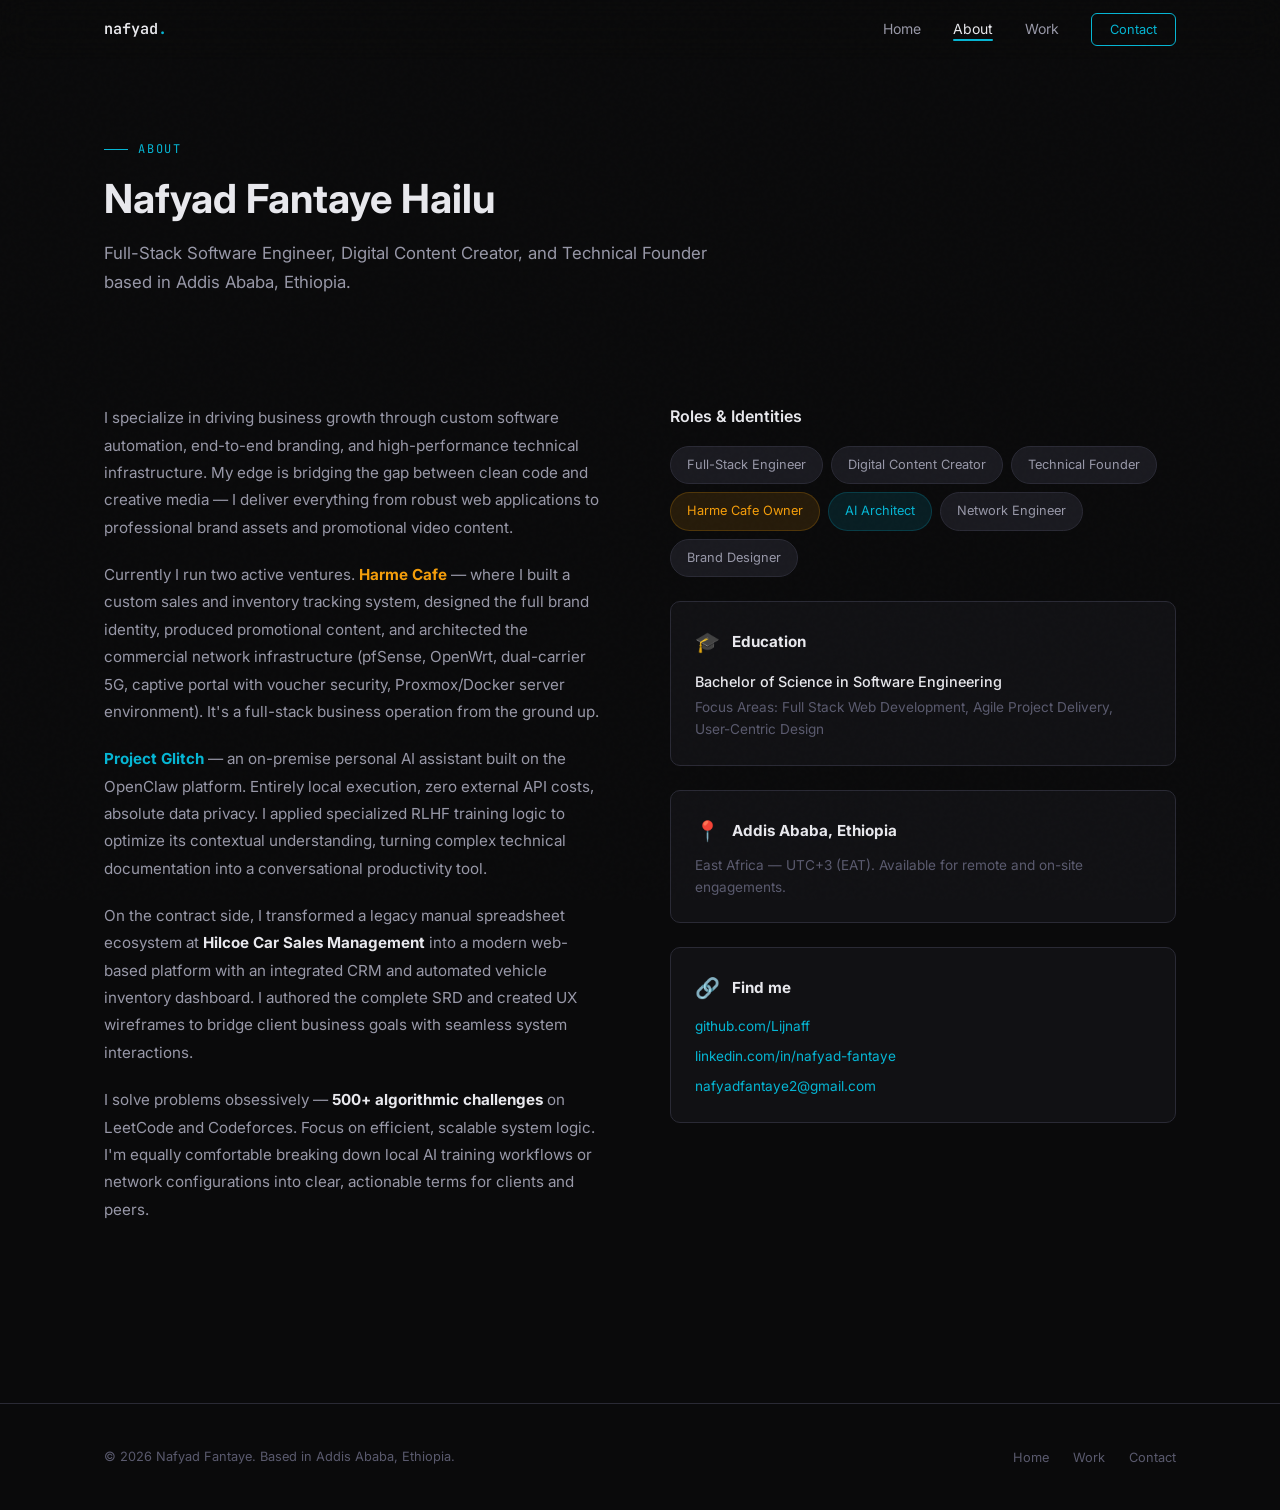
==== about.html @ 18111fd9 "Initial commit — personal portfolio site" ====
<!DOCTYPE html>
<html lang="en">
<head>
  <meta charset="UTF-8">
  <meta name="viewport" content="width=device-width, initial-scale=1.0">
  <title>About — Nafyad Fantaye</title>
  <meta name="description" content="About Nafyad Fantaye Hailu — Full-Stack Software Engineer, Digital Content Creator, and Technical Founder.">
  <link rel="stylesheet" href="css/style.css">
</head>
<body class="noise">

  <nav class="nav" id="nav">
    <div class="nav-inner">
      <a href="index.html" class="nav-logo">nafyad<span>.</span></a>
      <ul class="nav-links">
        <li><a href="index.html">Home</a></li>
        <li><a href="about.html" class="active">About</a></li>
        <li><a href="work.html">Work</a></li>
        <li><a href="contact.html" class="nav-cta">Contact</a></li>
      </ul>
    </div>
  </nav>

  <!-- Header -->
  <section class="section" style="padding-top: 140px; padding-bottom: 60px;">
    <div class="container">
      <div class="fade-in">
        <div class="section-label">About</div>
        <h1 class="section-title">Nafyad Fantaye Hailu</h1>
        <p class="section-subtitle" style="max-width: 640px;">Full-Stack Software Engineer, Digital Content Creator, and Technical Founder based in Addis Ababa, Ethiopia.</p>
      </div>
    </div>
  </section>

  <!-- About Content -->
  <section class="section" style="padding-top: 0;">
    <div class="container">
      <div class="about-grid">
        <div class="about-text">
          <div class="fade-in">
            <p>
              I specialize in driving business growth through custom software automation, end-to-end branding, and high-performance technical infrastructure. My edge is bridging the gap between clean code and creative media — I deliver everything from robust web applications to professional brand assets and promotional video content.
            </p>
            <p>
              Currently I run two active ventures. <strong style="color: var(--accent-amber);">Harme Cafe</strong> — where I built a custom sales and inventory tracking system, designed the full brand identity, produced promotional content, and architected the commercial network infrastructure (pfSense, OpenWrt, dual-carrier 5G, captive portal with voucher security, Proxmox/Docker server environment). It's a full-stack business operation from the ground up.
            </p>
            <p>
              <strong style="color: var(--accent-cyan);">Project Glitch</strong> — an on-premise personal AI assistant built on the OpenClaw platform. Entirely local execution, zero external API costs, absolute data privacy. I applied specialized RLHF training logic to optimize its contextual understanding, turning complex technical documentation into a conversational productivity tool.
            </p>
            <p>
              On the contract side, I transformed a legacy manual spreadsheet ecosystem at <strong style="color: var(--text-primary);">Hilcoe Car Sales Management</strong> into a modern web-based platform with an integrated CRM and automated vehicle inventory dashboard. I authored the complete SRD and created UX wireframes to bridge client business goals with seamless system interactions.
            </p>
            <p>
              I solve problems obsessively — <strong style="color: var(--text-primary);">500+ algorithmic challenges</strong> on LeetCode and Codeforces. Focus on efficient, scalable system logic. I'm equally comfortable breaking down local AI training workflows or network configurations into clear, actionable terms for clients and peers.
            </p>
          </div>
        </div>

        <div>
          <!-- Roles -->
          <div class="fade-in" style="margin-bottom: 24px;">
            <h3 style="font-size: 1rem; font-weight: 600; margin-bottom: 16px;">Roles &amp; Identities</h3>
            <div style="display: flex; flex-wrap: wrap; gap: 8px;">
              <span style="padding: 8px 16px; background: var(--bg-tertiary); border: 1px solid var(--border); border-radius: 100px; font-size: 0.8rem; color: var(--text-secondary);">Full-Stack Engineer</span>
              <span style="padding: 8px 16px; background: var(--bg-tertiary); border: 1px solid var(--border); border-radius: 100px; font-size: 0.8rem; color: var(--text-secondary);">Digital Content Creator</span>
              <span style="padding: 8px 16px; background: var(--bg-tertiary); border: 1px solid var(--border); border-radius: 100px; font-size: 0.8rem; color: var(--text-secondary);">Technical Founder</span>
              <span style="padding: 8px 16px; background: var(--accent-amber-dim); border: 1px solid rgba(245,158,11,0.2); border-radius: 100px; font-size: 0.8rem; color: var(--accent-amber);">Harme Cafe Owner</span>
              <span style="padding: 8px 16px; background: var(--accent-cyan-dim); border: 1px solid rgba(6,182,212,0.2); border-radius: 100px; font-size: 0.8rem; color: var(--accent-cyan);">AI Architect</span>
              <span style="padding: 8px 16px; background: var(--bg-tertiary); border: 1px solid var(--border); border-radius: 100px; font-size: 0.8rem; color: var(--text-secondary);">Network Engineer</span>
              <span style="padding: 8px 16px; background: var(--bg-tertiary); border: 1px solid var(--border); border-radius: 100px; font-size: 0.8rem; color: var(--text-secondary);">Brand Designer</span>
            </div>
          </div>

          <!-- Education -->
          <div class="fade-in" style="padding: 24px; background: var(--bg-secondary); border: 1px solid var(--border); border-radius: var(--radius); margin-bottom: 24px;">
            <div style="display: flex; align-items: center; gap: 12px; margin-bottom: 12px;">
              <span style="font-size: 1.25rem;">🎓</span>
              <strong style="font-size: 0.95rem;">Education</strong>
            </div>
            <p style="font-size: 0.9rem; color: var(--text-primary); font-weight: 500; margin-bottom: 4px;">Bachelor of Science in Software Engineering</p>
            <p style="font-size: 0.85rem; color: var(--text-muted);">Focus Areas: Full Stack Web Development, Agile Project Delivery, User-Centric Design</p>
          </div>

          <!-- Location -->
          <div class="fade-in" style="padding: 24px; background: var(--bg-secondary); border: 1px solid var(--border); border-radius: var(--radius); margin-bottom: 24px;">
            <div style="display: flex; align-items: center; gap: 12px; margin-bottom: 8px;">
              <span style="font-size: 1.25rem;">📍</span>
              <strong style="font-size: 0.95rem;">Addis Ababa, Ethiopia</strong>
            </div>
            <p style="font-size: 0.85rem; color: var(--text-muted);">
              East Africa — UTC+3 (EAT). Available for remote and on-site engagements.
            </p>
          </div>

          <!-- Links -->
          <div class="fade-in" style="padding: 24px; background: var(--bg-secondary); border: 1px solid var(--border); border-radius: var(--radius);">
            <div style="display: flex; align-items: center; gap: 12px; margin-bottom: 12px;">
              <span style="font-size: 1.25rem;">🔗</span>
              <strong style="font-size: 0.95rem;">Find me</strong>
            </div>
            <div style="display: flex; flex-direction: column; gap: 8px;">
              <a href="https://github.com/Lijnaff" target="_blank" rel="noopener" style="font-size: 0.85rem; color: var(--accent-cyan);">github.com/Lijnaff</a>
              <a href="https://linkedin.com/in/nafyad-fantaye-97213a2a6" target="_blank" rel="noopener" style="font-size: 0.85rem; color: var(--accent-cyan);">linkedin.com/in/nafyad-fantaye</a>
              <a href="mailto:nafyadfantaye2@gmail.com" style="font-size: 0.85rem; color: var(--accent-cyan);">nafyadfantaye2@gmail.com</a>
            </div>
          </div>
        </div>
      </div>
    </div>
  </section>

  <footer class="footer">
    <div class="footer-inner">
      <p>&copy; 2026 Nafyad Fantaye. Based in Addis Ababa, Ethiopia.</p>
      <ul class="footer-links">
        <li><a href="index.html">Home</a></li>
        <li><a href="work.html">Work</a></li>
        <li><a href="contact.html">Contact</a></li>
      </ul>
    </div>
  </footer>

  <script src="js/main.js"></script>
</body>
</html>
---- css/style.css ----
/* ============================================
   naff.site — Shared Styles
   Hybrid dark + color accent design system
   ============================================ */

@import url('https://fonts.googleapis.com/css2?family=Inter:wght@300;400;500;600;700;800&family=JetBrains+Mono:wght@400;500;600&display=swap');

:root {
  --bg-primary: #0a0a0b;
  --bg-secondary: #111114;
  --bg-tertiary: #1a1a20;
  --border: #2a2a35;
  --border-hover: #3a3a4a;

  --text-primary: #e8e8ed;
  --text-secondary: #9898a8;
  --text-muted: #5a5a6e;

  --accent-cyan: #06b6d4;
  --accent-cyan-dim: rgba(6, 182, 212, 0.12);
  --accent-amber: #f59e0b;
  --accent-amber-dim: rgba(245, 158, 11, 0.12);
  --accent-green: #10b981;
  --accent-violet: #8b5cf6;

  --font-sans: 'Inter', -apple-system, BlinkMacSystemFont, sans-serif;
  --font-mono: 'JetBrains Mono', 'Fira Code', monospace;

  --radius-sm: 6px;
  --radius: 10px;
  --radius-lg: 16px;

  --max-width: 1120px;
}

*, *::before, *::after {
  margin: 0;
  padding: 0;
  box-sizing: border-box;
}

html {
  scroll-behavior: smooth;
  -webkit-font-smoothing: antialiased;
  -moz-osx-font-smoothing: grayscale;
}

body {
  font-family: var(--font-sans);
  background: var(--bg-primary);
  color: var(--text-primary);
  line-height: 1.6;
  overflow-x: hidden;
}

a {
  color: inherit;
  text-decoration: none;
}

img {
  max-width: 100%;
  display: block;
}

::selection {
  background: var(--accent-cyan-dim);
  color: var(--accent-cyan);
}

::-webkit-scrollbar {
  width: 6px;
}
::-webkit-scrollbar-track {
  background: var(--bg-primary);
}
::-webkit-scrollbar-thumb {
  background: var(--border);
  border-radius: 3px;
}
::-webkit-scrollbar-thumb:hover {
  background: var(--border-hover);
}

/* ---------- Layout ---------- */
.container {
  width: 100%;
  max-width: var(--max-width);
  margin: 0 auto;
  padding: 0 24px;
}

.section {
  padding: 100px 0;
}

.section-label {
  font-family: var(--font-mono);
  font-size: 0.75rem;
  text-transform: uppercase;
  letter-spacing: 0.15em;
  color: var(--accent-cyan);
  margin-bottom: 16px;
  display: flex;
  align-items: center;
  gap: 10px;
}

.section-label::before {
  content: '';
  width: 24px;
  height: 1px;
  background: var(--accent-cyan);
}

.section-title {
  font-size: clamp(1.75rem, 3.5vw, 2.5rem);
  font-weight: 700;
  line-height: 1.2;
  margin-bottom: 16px;
}

.section-subtitle {
  font-size: 1.05rem;
  color: var(--text-secondary);
  max-width: 560px;
  line-height: 1.7;
}

/* ---------- Navigation ---------- */
.nav {
  position: fixed;
  top: 0;
  left: 0;
  right: 0;
  z-index: 100;
  padding: 16px 0;
  background: rgba(10, 10, 11, 0.8);
  backdrop-filter: blur(16px);
  -webkit-backdrop-filter: blur(16px);
  border-bottom: 1px solid transparent;
  transition: border-color 0.3s;
}

.nav.scrolled {
  border-bottom-color: var(--border);
}

.nav-inner {
  display: flex;
  align-items: center;
  justify-content: space-between;
  max-width: var(--max-width);
  margin: 0 auto;
  padding: 0 24px;
}

.nav-logo {
  font-family: var(--font-mono);
  font-weight: 600;
  font-size: 0.95rem;
  color: var(--text-primary);
}

.nav-logo span {
  color: var(--accent-cyan);
}

.nav-links {
  display: flex;
  align-items: center;
  gap: 32px;
  list-style: none;
}

.nav-links a {
  font-size: 0.875rem;
  color: var(--text-secondary);
  transition: color 0.2s;
  position: relative;
}

.nav-links a:hover,
.nav-links a.active {
  color: var(--text-primary);
}

.nav-links a.active::after {
  content: '';
  position: absolute;
  bottom: -4px;
  left: 0;
  right: 0;
  height: 2px;
  background: var(--accent-cyan);
  border-radius: 1px;
}

.nav-cta {
  font-size: 0.8rem !important;
  padding: 8px 18px;
  border: 1px solid var(--accent-cyan);
  border-radius: var(--radius-sm);
  color: var(--accent-cyan) !important;
  transition: background 0.2s, color 0.2s !important;
}

.nav-cta:hover {
  background: var(--accent-cyan-dim);
}

/* ---------- Hero ---------- */
.hero {
  min-height: 100vh;
  display: flex;
  align-items: center;
  position: relative;
  padding-top: 80px;
}

.hero-bg {
  position: absolute;
  inset: 0;
  overflow: hidden;
  pointer-events: none;
}

.hero-bg::before {
  content: '';
  position: absolute;
  top: -50%;
  right: -20%;
  width: 700px;
  height: 700px;
  background: radial-gradient(circle, rgba(6,182,212,0.06) 0%, transparent 70%);
  border-radius: 50%;
}

.hero-bg::after {
  content: '';
  position: absolute;
  bottom: -30%;
  left: -10%;
  width: 500px;
  height: 500px;
  background: radial-gradient(circle, rgba(245,158,11,0.04) 0%, transparent 70%);
  border-radius: 50%;
}

.hero-content {
  position: relative;
  z-index: 1;
}

.hero-badge {
  display: inline-flex;
  align-items: center;
  gap: 8px;
  padding: 6px 14px;
  background: var(--bg-tertiary);
  border: 1px solid var(--border);
  border-radius: 100px;
  font-size: 0.8rem;
  color: var(--text-secondary);
  margin-bottom: 32px;
}

.hero-badge .dot {
  width: 6px;
  height: 6px;
  background: var(--accent-green);
  border-radius: 50%;
  animation: pulse 2s ease-in-out infinite;
}

@keyframes pulse {
  0%, 100% { opacity: 1; }
  50% { opacity: 0.4; }
}

.hero h1 {
  font-size: clamp(2.5rem, 6vw, 4.5rem);
  font-weight: 800;
  line-height: 1.05;
  letter-spacing: -0.03em;
  margin-bottom: 24px;
}

.hero h1 .line {
  display: block;
}

.hero h1 .accent {
  background: linear-gradient(135deg, var(--accent-cyan), var(--accent-violet));
  -webkit-background-clip: text;
  -webkit-text-fill-color: transparent;
  background-clip: text;
}

.hero-desc {
  font-size: 1.1rem;
  color: var(--text-secondary);
  max-width: 520px;
  line-height: 1.8;
  margin-bottom: 40px;
}

.hero-actions {
  display: flex;
  gap: 16px;
  flex-wrap: wrap;
}

.btn {
  display: inline-flex;
  align-items: center;
  gap: 8px;
  padding: 14px 28px;
  font-size: 0.9rem;
  font-weight: 500;
  border-radius: var(--radius-sm);
  cursor: pointer;
  transition: all 0.2s;
  border: none;
  font-family: var(--font-sans);
}

.btn-primary {
  background: var(--accent-cyan);
  color: var(--bg-primary);
}

.btn-primary:hover {
  background: #0891b2;
  transform: translateY(-1px);
}

.btn-outline {
  background: transparent;
  color: var(--text-primary);
  border: 1px solid var(--border);
}

.btn-outline:hover {
  border-color: var(--text-muted);
  background: var(--bg-tertiary);
}

/* ---------- Tech Stack Grid ---------- */
.tech-grid {
  display: grid;
  grid-template-columns: repeat(auto-fill, minmax(140px, 1fr));
  gap: 12px;
  margin-top: 48px;
}

.tech-item {
  display: flex;
  align-items: center;
  gap: 12px;
  padding: 14px 16px;
  background: var(--bg-secondary);
  border: 1px solid var(--border);
  border-radius: var(--radius);
  transition: border-color 0.2s, transform 0.2s;
}

.tech-item:hover {
  border-color: var(--border-hover);
  transform: translateY(-2px);
}

.tech-icon {
  font-size: 1.25rem;
  width: 32px;
  height: 32px;
  display: flex;
  align-items: center;
  justify-content: center;
  border-radius: var(--radius-sm);
  background: var(--bg-tertiary);
  flex-shrink: 0;
}

.tech-name {
  font-size: 0.85rem;
  font-weight: 500;
  color: var(--text-secondary);
}

/* ---------- Cards ---------- */
.card-grid {
  display: grid;
  grid-template-columns: repeat(auto-fill, minmax(320px, 1fr));
  gap: 20px;
  margin-top: 48px;
}

.card {
  padding: 32px;
  background: var(--bg-secondary);
  border: 1px solid var(--border);
  border-radius: var(--radius-lg);
  transition: border-color 0.25s, transform 0.25s;
  position: relative;
  overflow: hidden;
}

.card::before {
  content: '';
  position: absolute;
  top: 0;
  left: 0;
  right: 0;
  height: 2px;
  background: linear-gradient(90deg, var(--accent-cyan), transparent);
  opacity: 0;
  transition: opacity 0.25s;
}

.card:hover {
  border-color: var(--border-hover);
  transform: translateY(-3px);
}

.card:hover::before {
  opacity: 1;
}

.card-icon {
  font-size: 1.5rem;
  margin-bottom: 20px;
}

.card-tag {
  display: inline-block;
  font-family: var(--font-mono);
  font-size: 0.7rem;
  text-transform: uppercase;
  letter-spacing: 0.1em;
  color: var(--accent-cyan);
  margin-bottom: 12px;
}

.card h3 {
  font-size: 1.15rem;
  font-weight: 600;
  margin-bottom: 10px;
}

.card p {
  font-size: 0.9rem;
  color: var(--text-secondary);
  line-height: 1.7;
}

/* ---------- Timeline / About ---------- */
.about-grid {
  display: grid;
  grid-template-columns: 1fr 1fr;
  gap: 60px;
  align-items: start;
  margin-top: 48px;
}

.about-text p {
  color: var(--text-secondary);
  line-height: 1.8;
  margin-bottom: 20px;
  font-size: 0.95rem;
}

.stats-grid {
  display: grid;
  grid-template-columns: 1fr 1fr;
  gap: 24px;
}

.stat {
  padding: 24px;
  background: var(--bg-secondary);
  border: 1px solid var(--border);
  border-radius: var(--radius);
}

.stat-value {
  font-family: var(--font-mono);
  font-size: 2rem;
  font-weight: 600;
  color: var(--accent-cyan);
  margin-bottom: 4px;
}

.stat-label {
  font-size: 0.85rem;
  color: var(--text-secondary);
}

/* ---------- Work/Project Cards ---------- */
.project-card {
  position: relative;
  overflow: hidden;
}

.project-card .project-header {
  display: flex;
  align-items: flex-start;
  justify-content: space-between;
  margin-bottom: 16px;
}

.project-card .project-icon {
  font-size: 2rem;
}

.project-card .project-links {
  display: flex;
  gap: 8px;
}

.project-card .project-links a {
  padding: 6px 12px;
  font-size: 0.75rem;
  color: var(--text-secondary);
  border: 1px solid var(--border);
  border-radius: var(--radius-sm);
  transition: all 0.2s;
}

.project-card .project-links a:hover {
  color: var(--accent-cyan);
  border-color: var(--accent-cyan);
}

.project-card h3 {
  font-size: 1.25rem;
  font-weight: 600;
  margin-bottom: 10px;
}

.project-card p {
  font-size: 0.9rem;
  color: var(--text-secondary);
  line-height: 1.7;
  margin-bottom: 20px;
}

.project-tech {
  display: flex;
  flex-wrap: wrap;
  gap: 8px;
}

.project-tech span {
  font-family: var(--font-mono);
  font-size: 0.7rem;
  padding: 4px 10px;
  background: var(--bg-tertiary);
  border-radius: 100px;
  color: var(--text-muted);
}

/* ---------- Contact ---------- */
.contact-grid {
  display: grid;
  grid-template-columns: 1fr 1fr;
  gap: 60px;
  margin-top: 48px;
}

.contact-info h3 {
  font-size: 1.25rem;
  font-weight: 600;
  margin-bottom: 16px;
}

.contact-info p {
  color: var(--text-secondary);
  line-height: 1.8;
  margin-bottom: 32px;
}

.contact-links {
  display: flex;
  flex-direction: column;
  gap: 16px;
}

.contact-link {
  display: flex;
  align-items: center;
  gap: 14px;
  padding: 16px 20px;
  background: var(--bg-secondary);
  border: 1px solid var(--border);
  border-radius: var(--radius);
  transition: border-color 0.2s;
}

.contact-link:hover {
  border-color: var(--border-hover);
}

.contact-link .icon {
  font-size: 1.25rem;
  width: 40px;
  height: 40px;
  display: flex;
  align-items: center;
  justify-content: center;
  background: var(--bg-tertiary);
  border-radius: var(--radius-sm);
  flex-shrink: 0;
}

.contact-link .label {
  font-size: 0.8rem;
  color: var(--text-muted);
}

.contact-link .value {
  font-size: 0.95rem;
  font-weight: 500;
}

.contact-form {
  display: flex;
  flex-direction: column;
  gap: 20px;
}

.form-group label {
  display: block;
  font-size: 0.85rem;
  font-weight: 500;
  margin-bottom: 8px;
  color: var(--text-secondary);
}

.form-group input,
.form-group textarea {
  width: 100%;
  padding: 14px 16px;
  background: var(--bg-secondary);
  border: 1px solid var(--border);
  border-radius: var(--radius-sm);
  color: var(--text-primary);
  font-family: var(--font-sans);
  font-size: 0.9rem;
  transition: border-color 0.2s;
  outline: none;
}

.form-group input:focus,
.form-group textarea:focus {
  border-color: var(--accent-cyan);
}

.form-group textarea {
  resize: vertical;
  min-height: 120px;
}

/* ---------- Footer ---------- */
.footer {
  padding: 40px 0;
  border-top: 1px solid var(--border);
  margin-top: 60px;
}

.footer-inner {
  display: flex;
  align-items: center;
  justify-content: space-between;
  max-width: var(--max-width);
  margin: 0 auto;
  padding: 0 24px;
}

.footer p {
  font-size: 0.8rem;
  color: var(--text-muted);
}

.footer-links {
  display: flex;
  gap: 24px;
  list-style: none;
}

.footer-links a {
  font-size: 0.8rem;
  color: var(--text-muted);
  transition: color 0.2s;
}

.footer-links a:hover {
  color: var(--text-secondary);
}

/* ---------- Fade-in animation ---------- */
.fade-in {
  opacity: 0;
  transform: translateY(24px);
  transition: opacity 0.6s ease, transform 0.6s ease;
}

.fade-in.visible {
  opacity: 1;
  transform: translateY(0);
}

/* ---------- Responsive ---------- */
@media (max-width: 768px) {
  .section {
    padding: 64px 0;
  }

  .about-grid,
  .contact-grid {
    grid-template-columns: 1fr;
    gap: 40px;
  }

  .hero h1 {
    font-size: clamp(2rem, 8vw, 3rem);
  }

  .card-grid {
    grid-template-columns: 1fr;
  }

  .nav-links {
    gap: 20px;
  }

  .nav-links li:not(:last-child) {
    display: none;
  }

  .footer-inner {
    flex-direction: column;
    gap: 16px;
    text-align: center;
  }
}

/* ---------- Noise texture overlay ---------- */
.noise::after {
  content: '';
  position: fixed;
  inset: 0;
  background-image: url("data:image/svg+xml,%3Csvg viewBox='0 0 256 256' xmlns='http://www.w3.org/2000/svg'%3E%3Cfilter id='n'%3E%3CfeTurbulence type='fractalNoise' baseFrequency='0.85' numOctaves='4' stitchTiles='stitch'/%3E%3C/filter%3E%3Crect width='100%25' height='100%25' filter='url(%23n)' opacity='0.03'/%3E%3C/svg%3E");
  pointer-events: none;
  z-index: 9999;
  opacity: 0.4;
}
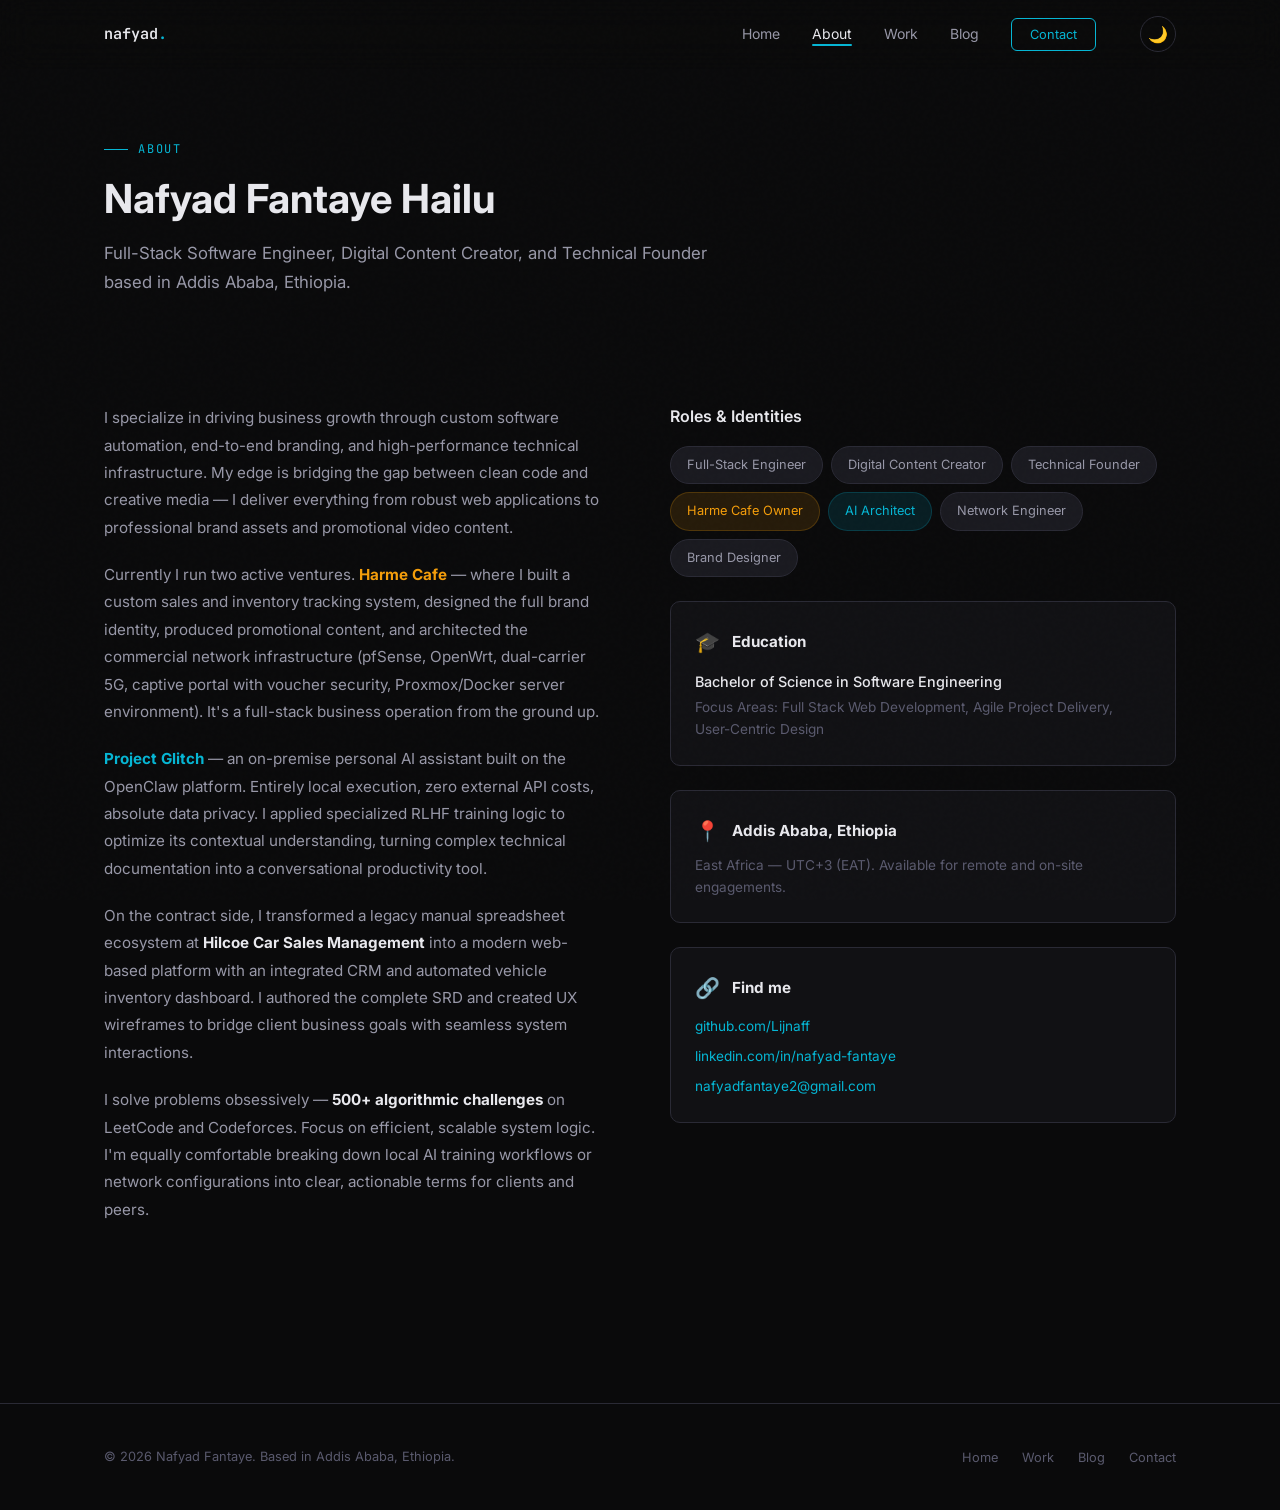
==== commit fa334a3a: "Major update: dark mode, particles, typing, blog, case studies, command palette, GitHub stats, testi" ====
--- a/about.html
+++ b/about.html
@@ -16,7 +16,9 @@
         <li><a href="index.html">Home</a></li>
         <li><a href="about.html" class="active">About</a></li>
         <li><a href="work.html">Work</a></li>
+        <li><a href="blog.html">Blog</a></li>
         <li><a href="contact.html" class="nav-cta">Contact</a></li>
+        <li><button class="theme-toggle" id="theme-toggle" aria-label="Toggle dark mode">🌙</button></li>
       </ul>
     </div>
   </nav>
@@ -115,6 +117,7 @@
       <ul class="footer-links">
         <li><a href="index.html">Home</a></li>
         <li><a href="work.html">Work</a></li>
+        <li><a href="blog.html">Blog</a></li>
         <li><a href="contact.html">Contact</a></li>
       </ul>
     </div>
--- a/css/style.css
+++ b/css/style.css
@@ -33,6 +33,26 @@
   --max-width: 1120px;
 }
 
+/* Light mode overrides */
+body.light {
+  --bg-primary: #f8f6f1;
+  --bg-secondary: #f0ede6;
+  --bg-tertiary: #e8e4db;
+  --border: #d8d2c4;
+  --border-hover: #c0b8a4;
+
+  --text-primary: #1a1a20;
+  --text-secondary: #4a4a5a;
+  --text-muted: #7a7a8e;
+
+  --accent-cyan: #0891b2;
+  --accent-cyan-dim: rgba(8, 145, 178, 0.1);
+  --accent-amber: #d97706;
+  --accent-amber-dim: rgba(217, 119, 6, 0.1);
+  --accent-green: #059669;
+  --accent-violet: #7c3aed;
+}
+
 *, *::before, *::after {
   margin: 0;
   padding: 0;
@@ -51,6 +71,7 @@
   color: var(--text-primary);
   line-height: 1.6;
   overflow-x: hidden;
+  transition: background 0.4s ease, color 0.4s ease;
 }
 
 a {
@@ -139,7 +160,11 @@
   backdrop-filter: blur(16px);
   -webkit-backdrop-filter: blur(16px);
   border-bottom: 1px solid transparent;
-  transition: border-color 0.3s;
+  transition: border-color 0.3s, background 0.4s;
+}
+
+body.light .nav {
+  background: rgba(248, 246, 241, 0.85);
 }
 
 .nav.scrolled {
@@ -209,6 +234,28 @@
   background: var(--accent-cyan-dim);
 }
 
+/* Dark mode toggle */
+.theme-toggle {
+  background: none;
+  border: 1px solid var(--border);
+  border-radius: 50%;
+  width: 36px;
+  height: 36px;
+  display: flex;
+  align-items: center;
+  justify-content: center;
+  cursor: pointer;
+  font-size: 1rem;
+  margin-left: 12px;
+  transition: border-color 0.2s, transform 0.2s;
+  color: var(--text-secondary);
+}
+
+.theme-toggle:hover {
+  border-color: var(--accent-cyan);
+  transform: rotate(15deg);
+}
+
 /* ---------- Hero ---------- */
 .hero {
   min-height: 100vh;
@@ -247,6 +294,14 @@
   border-radius: 50%;
 }
 
+/* Particle canvas */
+#particle-canvas {
+  position: absolute;
+  inset: 0;
+  z-index: 0;
+  pointer-events: none;
+}
+
 .hero-content {
   position: relative;
   z-index: 1;
@@ -297,6 +352,27 @@
   background-clip: text;
 }
 
+/* Typing animation */
+.typing-container {
+  display: inline-block;
+  position: relative;
+}
+
+.typing-cursor {
+  display: inline-block;
+  width: 3px;
+  height: 1em;
+  background: var(--accent-cyan);
+  margin-left: 2px;
+  animation: blink 1s step-end infinite;
+  vertical-align: text-bottom;
+}
+
+@keyframes blink {
+  0%, 100% { opacity: 1; }
+  50% { opacity: 0; }
+}
+
 .hero-desc {
   font-size: 1.1rem;
   color: var(--text-secondary);
@@ -309,6 +385,7 @@
   display: flex;
   gap: 16px;
   flex-wrap: wrap;
+  align-items: center;
 }
 
 .btn {
@@ -335,6 +412,10 @@
   transform: translateY(-1px);
 }
 
+body.light .btn-primary:hover {
+  background: #0e7490;
+}
+
 .btn-outline {
   background: transparent;
   color: var(--text-primary);
@@ -344,6 +425,55 @@
 .btn-outline:hover {
   border-color: var(--text-muted);
   background: var(--bg-tertiary);
+}
+
+.btn-resume {
+  background: var(--accent-amber);
+  color: var(--bg-primary);
+}
+
+.btn-resume:hover {
+  background: #d97706;
+  transform: translateY(-1px);
+}
+
+/* ---------- GitHub Stats ---------- */
+.github-stats {
+  display: flex;
+  gap: 24px;
+  margin-top: 48px;
+  flex-wrap: wrap;
+}
+
+.github-stat {
+  display: flex;
+  align-items: center;
+  gap: 10px;
+  padding: 12px 20px;
+  background: var(--bg-secondary);
+  border: 1px solid var(--border);
+  border-radius: var(--radius);
+  transition: border-color 0.2s;
+}
+
+.github-stat:hover {
+  border-color: var(--border-hover);
+}
+
+.github-stat-icon {
+  font-size: 1.25rem;
+}
+
+.github-stat-value {
+  font-family: var(--font-mono);
+  font-size: 1.1rem;
+  font-weight: 600;
+  color: var(--accent-cyan);
+}
+
+.github-stat-label {
+  font-size: 0.75rem;
+  color: var(--text-muted);
 }
 
 /* ---------- Tech Stack Grid ---------- */
@@ -363,10 +493,12 @@
   border: 1px solid var(--border);
   border-radius: var(--radius);
   transition: border-color 0.2s, transform 0.2s;
+  position: relative;
+  cursor: default;
 }
 
 .tech-item:hover {
-  border-color: var(--border-hover);
+  border-color: var(--accent-cyan);
   transform: translateY(-2px);
 }
 
@@ -386,6 +518,40 @@
   font-size: 0.85rem;
   font-weight: 500;
   color: var(--text-secondary);
+}
+
+/* Tech tooltip */
+.tech-tooltip {
+  position: absolute;
+  bottom: calc(100% + 8px);
+  left: 50%;
+  transform: translateX(-50%) translateY(4px);
+  background: var(--bg-tertiary);
+  border: 1px solid var(--border);
+  border-radius: var(--radius-sm);
+  padding: 8px 12px;
+  font-size: 0.75rem;
+  color: var(--text-secondary);
+  white-space: nowrap;
+  opacity: 0;
+  pointer-events: none;
+  transition: opacity 0.2s, transform 0.2s;
+  z-index: 10;
+}
+
+.tech-tooltip::after {
+  content: '';
+  position: absolute;
+  top: 100%;
+  left: 50%;
+  transform: translateX(-50%);
+  border: 5px solid transparent;
+  border-top-color: var(--border);
+}
+
+.tech-item:hover .tech-tooltip {
+  opacity: 1;
+  transform: translateX(-50%) translateY(0);
 }
 
 /* ---------- Cards ---------- */
@@ -454,6 +620,141 @@
   line-height: 1.7;
 }
 
+/* ---------- Expandable Project Cards ---------- */
+.project-card {
+  cursor: default;
+}
+
+.project-card .project-header {
+  display: flex;
+  align-items: flex-start;
+  justify-content: space-between;
+  margin-bottom: 16px;
+}
+
+.project-card .project-icon {
+  font-size: 2rem;
+}
+
+.project-card .project-links {
+  display: flex;
+  gap: 8px;
+}
+
+.project-card .project-links a {
+  padding: 6px 12px;
+  font-size: 0.75rem;
+  color: var(--text-secondary);
+  border: 1px solid var(--border);
+  border-radius: var(--radius-sm);
+  transition: all 0.2s;
+}
+
+.project-card .project-links a:hover {
+  color: var(--accent-cyan);
+  border-color: var(--accent-cyan);
+}
+
+.project-card h3 {
+  font-size: 1.25rem;
+  font-weight: 600;
+  margin-bottom: 10px;
+}
+
+.project-card p {
+  font-size: 0.9rem;
+  color: var(--text-secondary);
+  line-height: 1.7;
+  margin-bottom: 20px;
+}
+
+.project-tech {
+  display: flex;
+  flex-wrap: wrap;
+  gap: 8px;
+}
+
+.project-tech span {
+  font-family: var(--font-mono);
+  font-size: 0.7rem;
+  padding: 4px 10px;
+  background: var(--bg-tertiary);
+  border-radius: 100px;
+  color: var(--text-muted);
+}
+
+.project-case-study {
+  max-height: 0;
+  overflow: hidden;
+  transition: max-height 0.4s ease, margin-top 0.4s ease;
+  margin-top: 0;
+}
+
+.project-case-study.open {
+  max-height: 500px;
+  margin-top: 20px;
+}
+
+.project-case-study-inner {
+  padding: 20px;
+  background: var(--bg-tertiary);
+  border-radius: var(--radius);
+  border: 1px solid var(--border);
+}
+
+.project-case-study h4 {
+  font-size: 0.85rem;
+  font-weight: 600;
+  color: var(--accent-cyan);
+  margin-bottom: 8px;
+  text-transform: uppercase;
+  letter-spacing: 0.05em;
+}
+
+.project-case-study p {
+  font-size: 0.85rem;
+  margin-bottom: 12px;
+}
+
+.project-case-study .result-highlight {
+  display: inline-block;
+  padding: 4px 12px;
+  background: var(--accent-green);
+  color: var(--bg-primary);
+  border-radius: 100px;
+  font-size: 0.75rem;
+  font-weight: 600;
+  margin-top: 8px;
+}
+
+.case-study-toggle {
+  display: inline-flex;
+  align-items: center;
+  gap: 6px;
+  padding: 6px 14px;
+  font-size: 0.75rem;
+  font-family: var(--font-mono);
+  color: var(--accent-cyan);
+  background: var(--accent-cyan-dim);
+  border: 1px solid rgba(6, 182, 212, 0.2);
+  border-radius: 100px;
+  cursor: pointer;
+  transition: all 0.2s;
+  margin-top: 16px;
+}
+
+.case-study-toggle:hover {
+  background: rgba(6, 182, 212, 0.2);
+}
+
+.case-study-toggle svg {
+  transition: transform 0.3s;
+}
+
+.case-study-toggle.open svg {
+  transform: rotate(180deg);
+}
+
 /* ---------- Timeline / About ---------- */
 .about-grid {
   display: grid;
@@ -496,68 +797,242 @@
   color: var(--text-secondary);
 }
 
-/* ---------- Work/Project Cards ---------- */
-.project-card {
+/* ---------- Testimonials ---------- */
+.testimonials-grid {
+  display: grid;
+  grid-template-columns: repeat(auto-fill, minmax(320px, 1fr));
+  gap: 20px;
+  margin-top: 48px;
+}
+
+.testimonial-card {
+  padding: 32px;
+  background: var(--bg-secondary);
+  border: 1px solid var(--border);
+  border-radius: var(--radius-lg);
+  transition: border-color 0.25s, transform 0.25s;
+  position: relative;
+}
+
+.testimonial-card:hover {
+  border-color: var(--border-hover);
+  transform: translateY(-3px);
+}
+
+.testimonial-card::before {
+  content: '"';
+  position: absolute;
+  top: 16px;
+  left: 24px;
+  font-size: 4rem;
+  color: var(--accent-cyan);
+  opacity: 0.15;
+  line-height: 1;
+  font-family: Georgia, serif;
+}
+
+.testimonial-text {
+  font-size: 0.95rem;
+  color: var(--text-secondary);
+  line-height: 1.8;
+  margin-bottom: 20px;
+  position: relative;
+  z-index: 1;
+}
+
+.testimonial-author {
+  display: flex;
+  align-items: center;
+  gap: 12px;
+}
+
+.testimonial-avatar {
+  width: 40px;
+  height: 40px;
+  border-radius: 50%;
+  background: var(--bg-tertiary);
+  border: 1px solid var(--border);
+  display: flex;
+  align-items: center;
+  justify-content: center;
+  font-size: 0.85rem;
+  font-weight: 600;
+  color: var(--accent-cyan);
+}
+
+.testimonial-name {
+  font-size: 0.9rem;
+  font-weight: 600;
+}
+
+.testimonial-role {
+  font-size: 0.75rem;
+  color: var(--text-muted);
+}
+
+/* ---------- Blog / Journal ---------- */
+.blog-grid {
+  display: grid;
+  grid-template-columns: repeat(auto-fill, minmax(320px, 1fr));
+  gap: 20px;
+  margin-top: 48px;
+}
+
+.blog-card {
+  background: var(--bg-secondary);
+  border: 1px solid var(--border);
+  border-radius: var(--radius-lg);
+  overflow: hidden;
+  transition: border-color 0.25s, transform 0.25s;
+}
+
+.blog-card:hover {
+  border-color: var(--border-hover);
+  transform: translateY(-3px);
+}
+
+.blog-card-image {
+  width: 100%;
+  aspect-ratio: 16/9;
+  background: linear-gradient(135deg, var(--accent-cyan-dim), var(--accent-amber-dim));
+  display: flex;
+  align-items: center;
+  justify-content: center;
+  font-size: 2.5rem;
+}
+
+.blog-card-body {
+  padding: 24px;
+}
+
+.blog-card-meta {
+  display: flex;
+  align-items: center;
+  gap: 12px;
+  margin-bottom: 12px;
+}
+
+.blog-card-date {
+  font-family: var(--font-mono);
+  font-size: 0.7rem;
+  color: var(--text-muted);
+}
+
+.blog-card-category {
+  font-family: var(--font-mono);
+  font-size: 0.7rem;
+  color: var(--accent-cyan);
+  text-transform: uppercase;
+  letter-spacing: 0.05em;
+}
+
+.blog-card-body h3 {
+  font-size: 1.1rem;
+  font-weight: 600;
+  margin-bottom: 8px;
+  line-height: 1.3;
+}
+
+.blog-card-body p {
+  font-size: 0.85rem;
+  color: var(--text-secondary);
+  line-height: 1.7;
+}
+
+.blog-card-read {
+  display: inline-flex;
+  align-items: center;
+  gap: 4px;
+  font-size: 0.8rem;
+  color: var(--accent-cyan);
+  margin-top: 12px;
+  font-weight: 500;
+  transition: gap 0.2s;
+}
+
+.blog-card-read:hover {
+  gap: 8px;
+}
+
+/* ---------- Now Section ---------- */
+.now-card {
+  padding: 40px;
+  background: var(--bg-secondary);
+  border: 1px solid var(--border);
+  border-radius: var(--radius-lg);
+  margin-top: 48px;
   position: relative;
   overflow: hidden;
 }
 
-.project-card .project-header {
+.now-card::before {
+  content: '';
+  position: absolute;
+  top: 0;
+  left: 0;
+  right: 0;
+  height: 3px;
+  background: linear-gradient(90deg, var(--accent-cyan), var(--accent-amber), var(--accent-violet));
+}
+
+.now-item {
   display: flex;
   align-items: flex-start;
-  justify-content: space-between;
-  margin-bottom: 16px;
-}
-
-.project-card .project-icon {
-  font-size: 2rem;
-}
-
-.project-card .project-links {
-  display: flex;
+  gap: 16px;
+  padding: 16px 0;
+  border-bottom: 1px solid var(--border);
+}
+
+.now-item:last-child {
+  border-bottom: none;
+}
+
+.now-icon {
+  font-size: 1.25rem;
+  flex-shrink: 0;
+  margin-top: 2px;
+}
+
+.now-label {
+  font-family: var(--font-mono);
+  font-size: 0.7rem;
+  text-transform: uppercase;
+  letter-spacing: 0.1em;
+  color: var(--accent-cyan);
+  margin-bottom: 4px;
+}
+
+.now-text {
+  font-size: 0.95rem;
+  color: var(--text-secondary);
+  line-height: 1.6;
+}
+
+.now-timestamp {
+  font-family: var(--font-mono);
+  font-size: 0.7rem;
+  color: var(--text-muted);
+  margin-top: 12px;
+  text-align: right;
+}
+
+/* ---------- Visitor Counter ---------- */
+.visitor-counter {
+  display: inline-flex;
+  align-items: center;
   gap: 8px;
-}
-
-.project-card .project-links a {
-  padding: 6px 12px;
+  padding: 8px 16px;
+  background: var(--bg-tertiary);
+  border: 1px solid var(--border);
+  border-radius: 100px;
+  font-family: var(--font-mono);
   font-size: 0.75rem;
-  color: var(--text-secondary);
-  border: 1px solid var(--border);
-  border-radius: var(--radius-sm);
-  transition: all 0.2s;
-}
-
-.project-card .project-links a:hover {
-  color: var(--accent-cyan);
-  border-color: var(--accent-cyan);
-}
-
-.project-card h3 {
-  font-size: 1.25rem;
+  color: var(--text-muted);
+}
+
+.visitor-counter .count {
+  color: var(--accent-cyan);
   font-weight: 600;
-  margin-bottom: 10px;
-}
-
-.project-card p {
-  font-size: 0.9rem;
-  color: var(--text-secondary);
-  line-height: 1.7;
-  margin-bottom: 20px;
-}
-
-.project-tech {
-  display: flex;
-  flex-wrap: wrap;
-  gap: 8px;
-}
-
-.project-tech span {
-  font-family: var(--font-mono);
-  font-size: 0.7rem;
-  padding: 4px 10px;
-  background: var(--bg-tertiary);
-  border-radius: 100px;
-  color: var(--text-muted);
 }
 
 /* ---------- Contact ---------- */
@@ -675,6 +1150,8 @@
   max-width: var(--max-width);
   margin: 0 auto;
   padding: 0 24px;
+  flex-wrap: wrap;
+  gap: 16px;
 }
 
 .footer p {
@@ -696,6 +1173,127 @@
 
 .footer-links a:hover {
   color: var(--text-secondary);
+}
+
+/* ---------- Command Palette ---------- */
+.cmd-palette-overlay {
+  position: fixed;
+  inset: 0;
+  z-index: 2000;
+  background: rgba(0, 0, 0, 0.6);
+  backdrop-filter: blur(4px);
+  display: flex;
+  align-items: flex-start;
+  justify-content: center;
+  padding-top: 15vh;
+  opacity: 0;
+  visibility: hidden;
+  transition: opacity 0.2s, visibility 0.2s;
+}
+
+.cmd-palette-overlay.open {
+  opacity: 1;
+  visibility: visible;
+}
+
+.cmd-palette {
+  width: 100%;
+  max-width: 520px;
+  background: var(--bg-secondary);
+  border: 1px solid var(--border);
+  border-radius: var(--radius-lg);
+  box-shadow: 0 20px 60px rgba(0, 0, 0, 0.4);
+  overflow: hidden;
+  transform: translateY(-10px) scale(0.98);
+  transition: transform 0.2s;
+}
+
+.cmd-palette-overlay.open .cmd-palette {
+  transform: translateY(0) scale(1);
+}
+
+.cmd-palette-input-wrap {
+  display: flex;
+  align-items: center;
+  gap: 12px;
+  padding: 16px 20px;
+  border-bottom: 1px solid var(--border);
+}
+
+.cmd-palette-input-wrap svg {
+  color: var(--text-muted);
+  flex-shrink: 0;
+}
+
+.cmd-palette-input {
+  width: 100%;
+  background: none;
+  border: none;
+  outline: none;
+  color: var(--text-primary);
+  font-family: var(--font-mono);
+  font-size: 0.9rem;
+}
+
+.cmd-palette-input::placeholder {
+  color: var(--text-muted);
+}
+
+.cmd-palette-results {
+  max-height: 300px;
+  overflow-y: auto;
+}
+
+.cmd-palette-item {
+  display: flex;
+  align-items: center;
+  gap: 12px;
+  padding: 12px 20px;
+  cursor: pointer;
+  transition: background 0.15s;
+}
+
+.cmd-palette-item:hover,
+.cmd-palette-item.selected {
+  background: var(--bg-tertiary);
+}
+
+.cmd-palette-item-icon {
+  font-size: 1rem;
+  width: 28px;
+  text-align: center;
+  flex-shrink: 0;
+}
+
+.cmd-palette-item-label {
+  font-size: 0.85rem;
+  font-weight: 500;
+}
+
+.cmd-palette-item-desc {
+  font-size: 0.75rem;
+  color: var(--text-muted);
+  margin-left: auto;
+}
+
+.cmd-palette-hint {
+  padding: 8px 20px;
+  font-family: var(--font-mono);
+  font-size: 0.7rem;
+  color: var(--text-muted);
+  border-top: 1px solid var(--border);
+  display: flex;
+  gap: 16px;
+}
+
+.cmd-palette-hint kbd {
+  display: inline-block;
+  padding: 1px 6px;
+  background: var(--bg-tertiary);
+  border: 1px solid var(--border);
+  border-radius: 3px;
+  font-family: var(--font-mono);
+  font-size: 0.65rem;
 }
 
 /* ---------- Fade-in animation ---------- */
@@ -726,7 +1324,9 @@
     font-size: clamp(2rem, 8vw, 3rem);
   }
 
-  .card-grid {
+  .card-grid,
+  .testimonials-grid,
+  .blog-grid {
     grid-template-columns: 1fr;
   }
 
@@ -742,6 +1342,15 @@
     flex-direction: column;
     gap: 16px;
     text-align: center;
+  }
+
+  .github-stats {
+    flex-direction: column;
+  }
+
+  .hero-actions {
+    flex-direction: column;
+    align-items: flex-start;
   }
 }
 
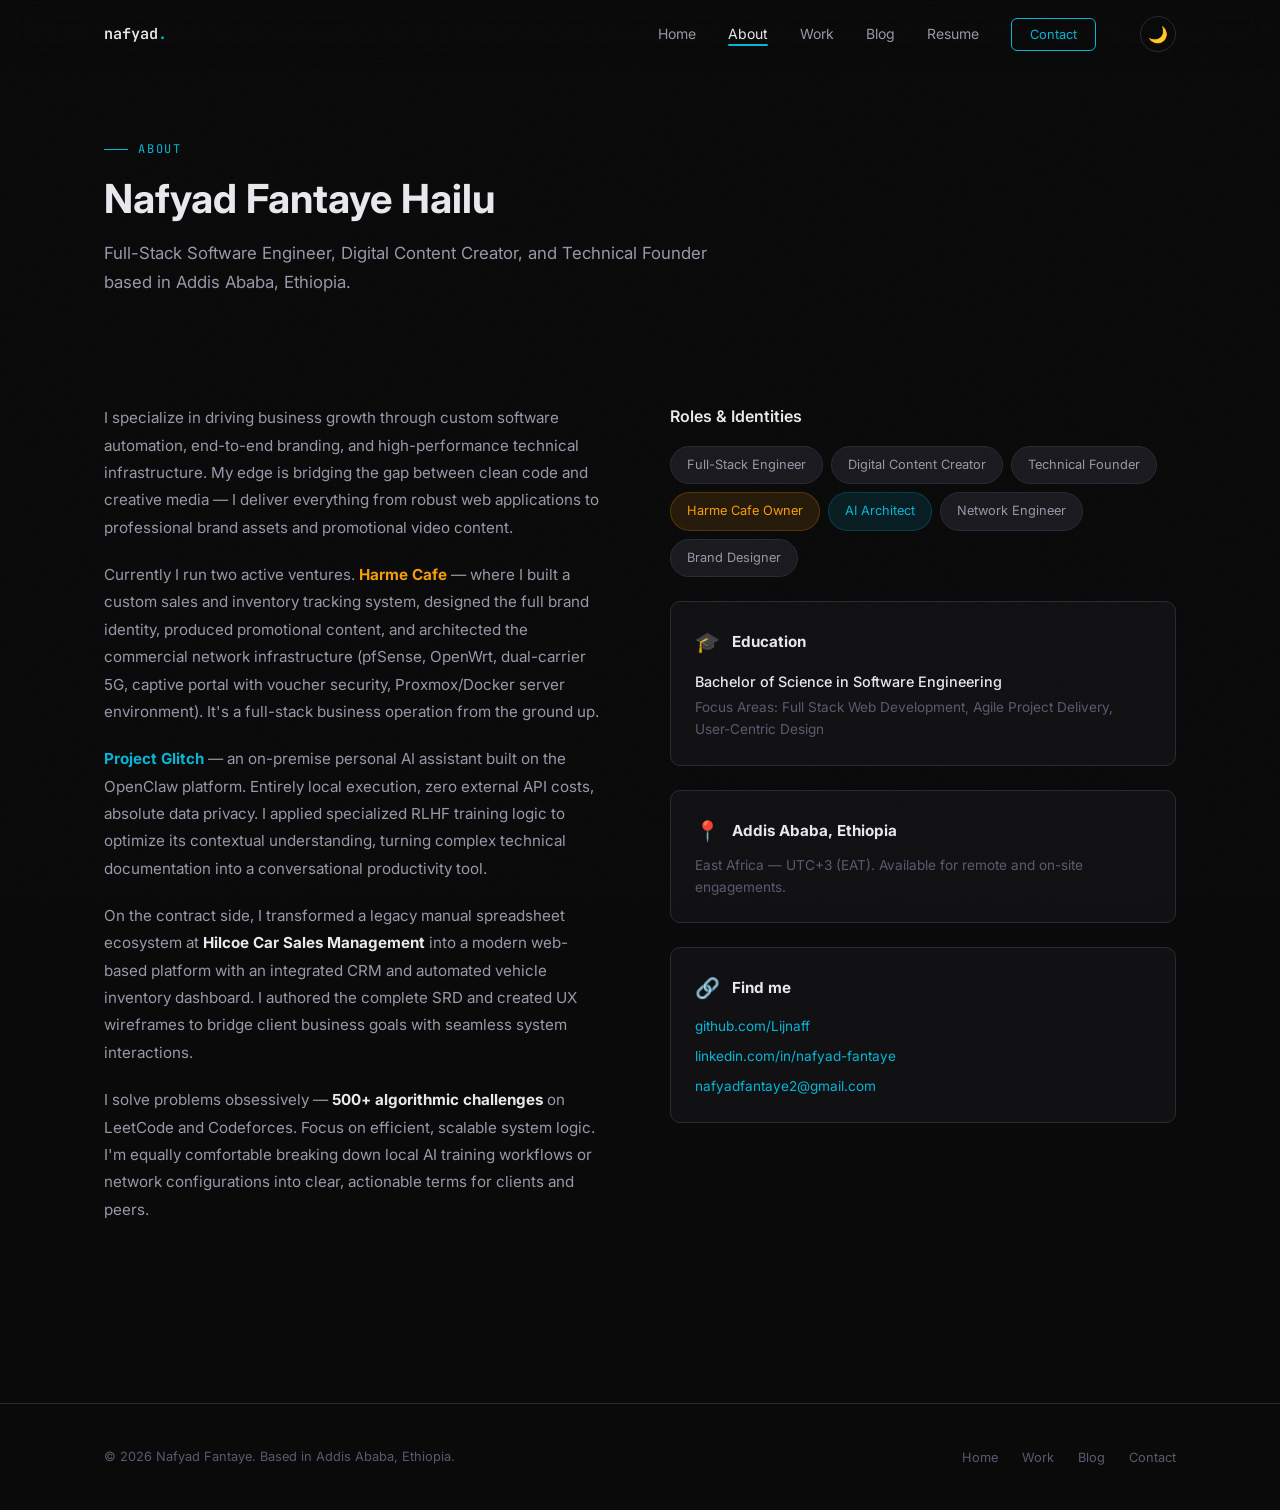
==== commit c3f5eabb: "Fix: hero layout, 3D scene, resume page, blog modal, GitHub stats" ====
--- a/about.html
+++ b/about.html
@@ -17,6 +17,7 @@
         <li><a href="about.html" class="active">About</a></li>
         <li><a href="work.html">Work</a></li>
         <li><a href="blog.html">Blog</a></li>
+        <li><a href="resume.html">Resume</a></li>
         <li><a href="contact.html" class="nav-cta">Contact</a></li>
         <li><button class="theme-toggle" id="theme-toggle" aria-label="Toggle dark mode">🌙</button></li>
       </ul>
@@ -123,6 +124,23 @@
     </div>
   </footer>
 
+  <!-- Blog Modal -->
+  <div class="blog-modal-overlay" id="blog-modal">
+    <div class="blog-modal">
+      <div class="blog-modal-header">
+        <h2 id="blog-modal-title"></h2>
+        <button class="blog-modal-close" id="blog-modal-close">✕</button>
+      </div>
+      <div class="blog-modal-body">
+        <div class="blog-modal-meta">
+          <span class="blog-modal-date" id="blog-modal-date"></span>
+          <span class="blog-modal-category" id="blog-modal-category"></span>
+        </div>
+        <div id="blog-modal-body"></div>
+      </div>
+    </div>
+  </div>
+
   <script src="js/main.js"></script>
 </body>
 </html>
--- a/css/style.css
+++ b/css/style.css
@@ -263,6 +263,7 @@
   align-items: center;
   position: relative;
   padding-top: 80px;
+  overflow: hidden;
 }
 
 .hero-bg {
@@ -270,6 +271,7 @@
   inset: 0;
   overflow: hidden;
   pointer-events: none;
+  z-index: 0;
 }
 
 .hero-bg::before {
@@ -294,17 +296,41 @@
   border-radius: 50%;
 }
 
+/* 3D canvas */
+#hero-3d-canvas {
+  position: absolute;
+  inset: 0;
+  z-index: 1;
+  pointer-events: none;
+}
+
 /* Particle canvas */
 #particle-canvas {
   position: absolute;
   inset: 0;
-  z-index: 0;
+  z-index: 2;
   pointer-events: none;
 }
 
 .hero-content {
   position: relative;
-  z-index: 1;
+  z-index: 3;
+  max-width: 100%;
+}
+
+/* Ensure hero text doesn't clip */
+.hero h1 {
+  font-size: clamp(2.2rem, 5.5vw, 4rem);
+  font-weight: 800;
+  line-height: 1.1;
+  letter-spacing: -0.03em;
+  margin-bottom: 24px;
+  word-break: break-word;
+  overflow-wrap: break-word;
+}
+
+.hero h1 .line {
+  display: block;
 }
 
 .hero-badge {
@@ -1354,6 +1380,265 @@
   }
 }
 
+/* ---------- Blog Modal ---------- */
+.blog-modal-overlay {
+  position: fixed;
+  inset: 0;
+  z-index: 3000;
+  background: rgba(0, 0, 0, 0.7);
+  backdrop-filter: blur(6px);
+  display: flex;
+  align-items: center;
+  justify-content: center;
+  padding: 24px;
+  opacity: 0;
+  visibility: hidden;
+  transition: opacity 0.3s, visibility 0.3s;
+}
+
+.blog-modal-overlay.open {
+  opacity: 1;
+  visibility: visible;
+}
+
+.blog-modal {
+  width: 100%;
+  max-width: 680px;
+  max-height: 85vh;
+  background: var(--bg-secondary);
+  border: 1px solid var(--border);
+  border-radius: var(--radius-lg);
+  overflow-y: auto;
+  box-shadow: 0 20px 60px rgba(0, 0, 0, 0.5);
+  transform: translateY(20px) scale(0.97);
+  transition: transform 0.3s;
+}
+
+.blog-modal-overlay.open .blog-modal {
+  transform: translateY(0) scale(1);
+}
+
+.blog-modal-header {
+  padding: 24px 28px 0;
+  display: flex;
+  align-items: flex-start;
+  justify-content: space-between;
+  gap: 16px;
+}
+
+.blog-modal-header h2 {
+  font-size: 1.3rem;
+  font-weight: 700;
+  line-height: 1.3;
+}
+
+.blog-modal-close {
+  width: 36px;
+  height: 36px;
+  border-radius: 50%;
+  background: var(--bg-tertiary);
+  border: 1px solid var(--border);
+  color: var(--text-secondary);
+  font-size: 1.2rem;
+  cursor: pointer;
+  display: flex;
+  align-items: center;
+  justify-content: center;
+  flex-shrink: 0;
+  transition: background 0.2s;
+}
+
+.blog-modal-close:hover {
+  background: var(--border);
+}
+
+.blog-modal-body {
+  padding: 20px 28px 28px;
+}
+
+.blog-modal-meta {
+  display: flex;
+  align-items: center;
+  gap: 12px;
+  margin-bottom: 16px;
+}
+
+.blog-modal-date {
+  font-family: var(--font-mono);
+  font-size: 0.75rem;
+  color: var(--text-muted);
+}
+
+.blog-modal-category {
+  font-family: var(--font-mono);
+  font-size: 0.75rem;
+  color: var(--accent-cyan);
+  text-transform: uppercase;
+  letter-spacing: 0.05em;
+}
+
+.blog-modal-body p {
+  font-size: 0.95rem;
+  color: var(--text-secondary);
+  line-height: 1.8;
+  margin-bottom: 16px;
+}
+
+.blog-modal-body h4 {
+  font-size: 0.9rem;
+  font-weight: 600;
+  color: var(--accent-cyan);
+  margin: 20px 0 8px;
+  text-transform: uppercase;
+  letter-spacing: 0.05em;
+}
+
+/* ---------- Resume Page ---------- */
+.resume-section {
+  padding-top: 120px;
+  padding-bottom: 60px;
+}
+
+.resume-container {
+  max-width: 800px;
+  margin: 0 auto;
+  padding: 0 24px;
+}
+
+.resume-header {
+  text-align: center;
+  margin-bottom: 40px;
+}
+
+.resume-header h1 {
+  font-size: 2rem;
+  font-weight: 800;
+  margin-bottom: 8px;
+}
+
+.resume-header .subtitle {
+  font-size: 0.95rem;
+  color: var(--accent-cyan);
+  margin-bottom: 12px;
+}
+
+.resume-header .contact-info {
+  font-size: 0.85rem;
+  color: var(--text-muted);
+  line-height: 1.8;
+}
+
+.resume-divider {
+  border: none;
+  border-top: 2px solid var(--accent-cyan);
+  margin: 24px 0;
+}
+
+.resume-block {
+  margin-bottom: 32px;
+}
+
+.resume-block h2 {
+  font-size: 1.1rem;
+  font-weight: 700;
+  color: var(--accent-cyan);
+  text-transform: uppercase;
+  letter-spacing: 0.05em;
+  margin-bottom: 16px;
+  padding-bottom: 8px;
+  border-bottom: 1px solid var(--border);
+}
+
+.resume-block p {
+  font-size: 0.9rem;
+  color: var(--text-secondary);
+  line-height: 1.8;
+  margin-bottom: 12px;
+}
+
+.resume-item {
+  margin-bottom: 20px;
+}
+
+.resume-item h3 {
+  font-size: 1rem;
+  font-weight: 600;
+  margin-bottom: 4px;
+}
+
+.resume-item .date {
+  font-family: var(--font-mono);
+  font-size: 0.75rem;
+  color: var(--text-muted);
+  margin-bottom: 8px;
+}
+
+.resume-item ul {
+  list-style: none;
+  padding: 0;
+}
+
+.resume-item ul li {
+  font-size: 0.88rem;
+  color: var(--text-secondary);
+  line-height: 1.7;
+  padding-left: 16px;
+  position: relative;
+  margin-bottom: 4px;
+}
+
+.resume-item ul li::before {
+  content: '▸';
+  position: absolute;
+  left: 0;
+  color: var(--accent-cyan);
+}
+
+.resume-skills {
+  display: grid;
+  grid-template-columns: 1fr 1fr;
+  gap: 16px;
+}
+
+.resume-skill-group h4 {
+  font-size: 0.8rem;
+  font-weight: 600;
+  color: var(--accent-cyan);
+  text-transform: uppercase;
+  letter-spacing: 0.05em;
+  margin-bottom: 8px;
+}
+
+.resume-skill-group p {
+  font-size: 0.85rem;
+  color: var(--text-secondary);
+  line-height: 1.6;
+}
+
+.resume-download-bar {
+  text-align: center;
+  margin-bottom: 32px;
+}
+
+@media print {
+  .nav, .theme-toggle, .footer, .resume-download-bar, .noise::after {
+    display: none !important;
+  }
+  body {
+    background: white !important;
+    color: black !important;
+  }
+  .resume-container {
+    max-width: 100%;
+  }
+}
+
+@media (max-width: 600px) {
+  .resume-skills {
+    grid-template-columns: 1fr;
+  }
+}
+
 /* ---------- Noise texture overlay ---------- */
 .noise::after {
   content: '';
